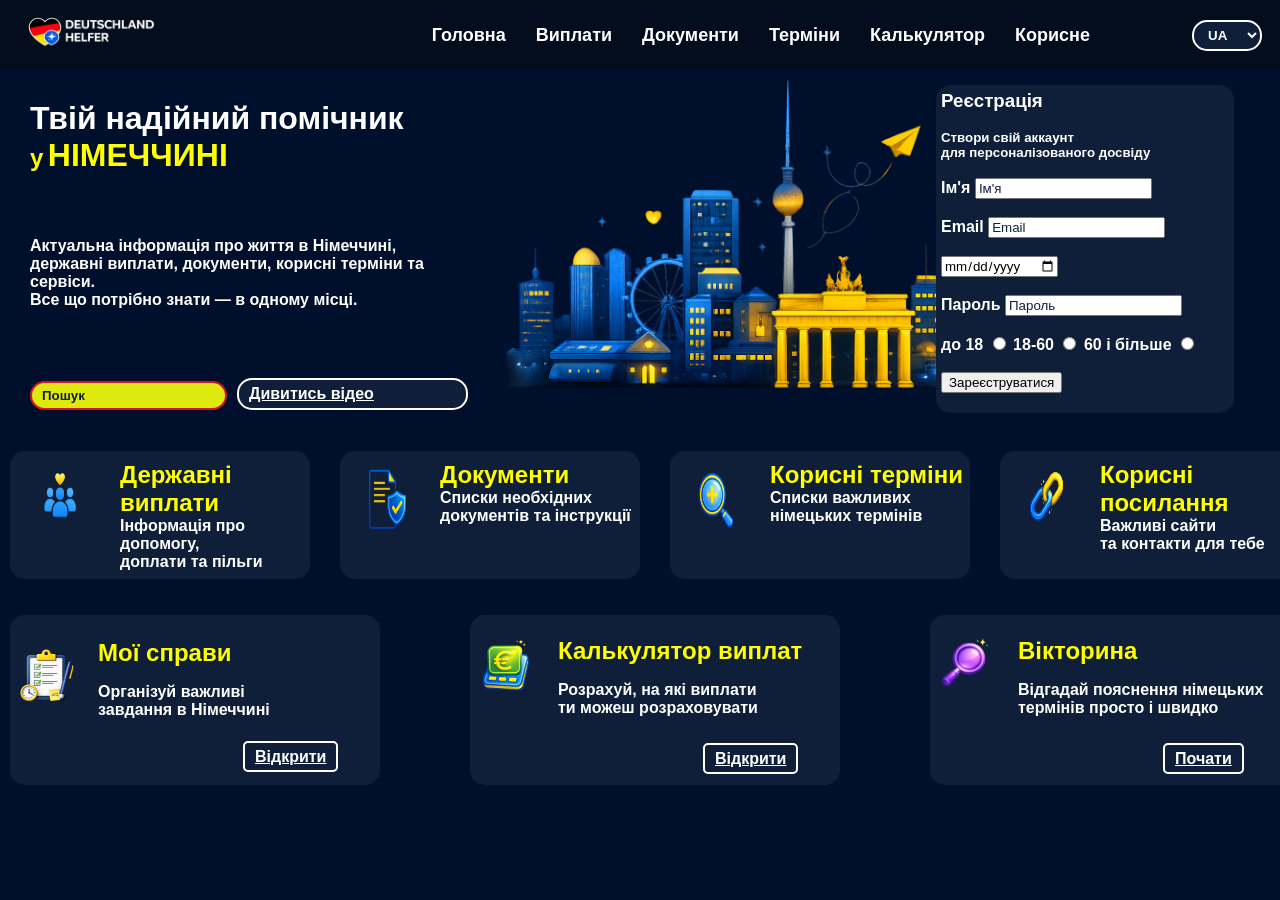
==== index.html @ ec82efcf "Initial commit" ====
<!DOCTYPE html>
<html>
    <head>
        <meta name="viewport" content="width=device-width, initial-scale=1" />
<title>Твій надійний помічник у НІМЕЧЧИНІ</title>
<link rel="stylesheet" href="./style.css">
    </head>
    <body>
        <meta name="viewport" content="width=device-width, initial-scale=1" />
        <div class="div-header">
             <img src="./images/b8f2d5ec-3994-4751-89c9-10679e03d29a.png" width="250" alt="Серце">
            <ul class="menu">
 <li>
<a id="menu-home" class="menu-link" href="index.html">Головна</a>
</li>        
<li>
<a id="menu-payments" class="menu-link" href="payments.html">Виплати</a> 
 </li>                
<li> 
<a id="menu-documents" class="menu-link" href="documents.html"> </a>
</li>                  
<li>
<a id="menu-terms" class="menu-link" href="terms.html">Терміни</a>  
</li>        
<li>
<a id="menu-calculator" class="menu-link" href="calculator.html"></a>
 </li>
<li>
<a id="menu-useful" class="menu-link" href="links.html">Корисне</a>
</li>
<li>
    <form class="language">
         <select id="мова">
         <option value="UA">UA</option>
         <option value="DE">DE</option>
         <option value="EN">EN</option>
         </select>
    </form>
</li>
</ul>
</div>
    

<div class="parent">
<div class="child-1">
<h1 id="hero-title">Твій надійний помічник </h1>
    <div class="clas-2">
    <h2 id="hero-small"> у </h2>
    <h1 id="hero-country"> НІМЕЧЧИНІ </h1>
    <br><br><br><br>
    </div>
        <h4 id="hero-text1">Актуальна інформація про життя в Німеччині,</h4>
        <h4 id="hero-text2">державні виплати,документи,корисні терміни та сервіси.</h4>
        <h4 id="hero-text3">Все що потрібно знати - в одному місці.</h4>
 <div class="title">
    <form>
        <br><br><br><br>
    <input class="search" id="Пошук" placeholder="Пошук" type="text"> 
    </form>
    <div id="search-results"> </div>
    <a id="videoBtn" class="Deutschland-video" href="videos.html">Дивитись відео</a>
</div>
    </div>

<div class="child-2">
</div>

<div class="child-3">
<form>
    <h3 id="register-title"> Реєстрація</h3>
    <br>
    <h5 id="register-text1">Створи свій аккаунт</h5>
    <h5 id="register-text2"> для персоналізованого досвіду </h5>
    <br>

            <label id="label-name" for="Ім’я">Ім’я</label>
<input id="Ім’я" placeholder="Ім’я" style="color: black; type="text">
<br><br>
<label id="label-email" for="Email">Email</label>
<input id="Email" placeholder="Email"style="color: black; type="text">
<br><br>
<label for="date"></label>
<input id="date" type="date"style="color: black; name="" id="">
<br><br>
<label id="label-password" for="password">Password</label>
<input placeholder="password" id="password" type="password"style="color: black; name="" id="">
       <br><br>
       <label id="age1" for="вік- до 18">до 18</label>
       <input name="вік" id="вік - до 18" type="radio" name="" id=""> 
       <label id="age2" for="вік- 18-60">18-60</label>
       <input name="вік" id="вік - 18-60" type="radio" name="" id=""> 
       <label id="age3" for="вік- 60 і більше">60 і більше</label>
       <input name="вік" id="вік - 60 і більше" type="radio" name="" id=""> 
      <br><br>
   <button id="submit-btn" type="button" style="color:black;">
    Зареєструватися
</button>
<p id="register-message"></p>
</form>
</div>
</div>

<div class="box-container-1">
<div class="child-4" onclick="window.location.href='payments.html'">
<img src="images/державні виплати.png" width="100" alt="державні виплати">
<li>
    <ul>
       <h2 id="card1-title">Державні виплати</h2> 
    </ul>
    <ul>
        <h4 id="card1-text1">Інформація про допомогу,</h4>
        <h4 id="card1-text2">доплати та пільги</h4>
    </ul>
</li>

</div>
 <div class="child-5" onclick="window.location.href='documents.html'">
<img src="images/документи.png" width="100" alt="документи">
<li>
    <ul>
       <h2 id="card2-title">Документи</h2> 
    </ul>
    <ul>
        <h4 id="card2-text1">Списки необхідних</h4>
        <h4 id="card2-text2">документів та інструкції</h4>
    </ul>
</li>

</div>
<div class="child-6" onclick="window.location.href='terms.html'">
<img src="images/корисні терміни.png" width="100" alt="корисні терміни">
<li>
    <ul>
       <h2 id="card3-title">Корисні терміни</h2> 
    </ul>
    <ul>
        <h4 id="card3-text1">Списки важливих</h4>
        <h4 id="card3-text2">німецьких термінів</h4>
    </ul>
</li>

</div>
<div class="child-7" onclick="window.location.href='links.html'">
<img src="images/корисні посилання.png" width="100" alt="корисні терміни">
<li>
    <ul>
       <h2 id="card4-title">Корисні посилання</h2> 
    </ul>
    <ul>
        <h4 id="card4-text1">Важливі сайти</h4>
        <h4 id="card4-text2">та контакти для тебе</h4>
    </ul>
</li>

</div>
</div>
<br><br>
<div class="box-container-2">
<div class="child-8" onclick="window.location.href='todo.html'">
<img src="./images/мої справи.png" width="70" alt="мої справи">
<li>
    <ul>
       <h2 id="card5-title">Мої справи</h2> 
    </ul>
    <ul>
        <h4 id="card5-text1">Організй важливі</h4>
        <h4 id="card5-text2">завдання в Німеччині</h4>
    </ul>
</li>
</form>
<br>
   <a id="card5-button" class="Open" href="todo.html">Відкрити</a>
</div>
<div class="child-9" onclick="window.location.href='calculator.html'">
<img src="images/калькулятор виплат.png" width="100" alt="калькулятор виплат">
<li>
    <ul>
       <h2 id="card6-title">Калькулятор виплат</h2> 
    </ul>
    <ul>
        <h4 id="card6-text1">Розрахуй, на які виплати</h4>
        <h4 id="card6-text2">ти можеш розраховувати</h4>
    </ul>
</li>
</form>
    <a id="card6-button" class="Open" href="calculator.html">Відкрити</a>
</div>
<div class="child-10" onclick="window.location.href='quiz.html'">
<img src="images/вікторина.png" width="100" alt="вікторина">
<li>
    <ul>
       <h2 id="card7-title">Вікторина</h2> 
    </ul>
    <ul>
        <h4 id="card7-text1">Відгадай пояснення німецьких</h4>
        <h4 id="card7-text2">термінів просто і швидко</h4>
    </ul>
</li>
</form>
<a id="quiz-btn" class="Open" href="quiz.html">Почати</a>
</div>
</div>
</div>
<script src="terms.js"></script>
<script src="script.js"></script>
    </body>
</html>
---- style.css ----
*{
        color: white
    }
    *{
    font-family: Arial, Helvetica, sans-serif;
    
    }
    h2 {
        color: yellow;
    }
  .div-header {
    background: #07152d;
  }
  .div-1 {
    background: #052968;
  }
body {
    margin: 0;
    padding: 0;
    overflow-x: hidden;
    background-color: #00102c;
    min-height: 100vh;
}

h1, h2, h3, h4, h5, h6, p {
    margin: 0;
}

img {
    display: block;
}

.div-header {
    background: #030d1d;
    margin: 0;
    padding: 0;
    line-height: 18px;
    width: 100%;
}
.div-header,
.parent{
    max-width: 1380px;
}

.div-1 {
    background: #00102c;
    margin: 0;
    padding: 0;
}
.div-1 button{
    color: black;
    display: flex;
}
.title{
    display: flex;
    align-items:flex-end;
    gap: 10px;
}
.menu{
list-style: none;
display: flex;
gap:30px;
line-height: 10px;
padding-top: 10px;
padding-left: 134px;
position: relative;
z-index: 100;
}
.menu-link{
    text-decoration: none;
    color: white;
    font-weight: bold;
    font-size: 18px;
    border-radius: 3px;
}
.menu-link:hover{
    color: yellow;
    border-bottom: 3px solid yellow;
    transition: all .25s ease;
}
select{
    background-color: #0f1f3a;
    color: white;
    border-radius: 15px;
    padding: 5px 10px;
    border: none;
    font-weight: bold;
    border: 2px solid white;
    width: 70px;
    cursor: pointer;
    position: relative;
    left: 12px;
}
select:hover{
    background-color: #f1ee14;
    transition: all .25s ease;
}

.div-header li:nth-child(7){
    margin-left: 60px;
    margin-right: 30px;
    margin-top: -10px;
}

.div-header{
    margin: 0px;
    height: 70px;
    display: flex;
    align-items: center;
    justify-content: space-between;
}
.div-header img{
    width: 180px;
    height: auto;
}
.clas-2 h2,
.clas-2 h1{
    margin: 0;
    display: inline-flex;
    color: yellow;
}
.clas-2{
    height: 100px;
}
input::placeholder,
textarea::placeholder{
    color: #0f1f3a;
}
.parent{
    margin-top: 0px;
    background-color: #00102c;
    display: flex;
    justify-content: space-between;
    align-items: flex-start;
}
.parent{
    padding-top: 30px;
    padding-left: 30px;
    display: flex;
    justify-content: space-between;
    align-items: flex-start;
}
.child{
    display: flex;
    justify-content: center;
    align-items: center;
    margin-bottom: 10pz;
    height: 100px;
    font-size: 36px;

}
.clas-3 button{
    color: rgb(17, 17, 17);
}
.child-1{
    width: 35%;
}
.child-2{
    width: 374px;
    height: 351px;
    background-image: url(./images/cdb6966a-de0e-4587-8d13-00869f9c84f2.png);
    background-size: cover;
    background-position: center;
    background-repeat: no-repeat;
}
.child-2{
    position: relative;
    top: -29px;
    left: -33px;
    transform: scale(1.4);
}
.city{
    width: 100%;
    height: 100%;
    object-fit: cover;
    transform: scale(1.8);
}
.child-3{
    width: 288px;
    position: relative;
    top: -15px;
    left: -46px;

 #register-message{
    margin-top:15px;
    font-size:18px;
    font-weight:bold;
    text-align:center;
}
}
.search{
    background-color: #0f1f3a;
    color: black;
    border-radius: 15px;
    padding: 5px 10px;
    border: none;
    font-weight: bold;
    border: 2px solid rgb(209, 19, 45);
    cursor: pointer;
}
.search{
    background-color: #dee90d;
}

.title{
    position: relative;
}

#search-results{
    position: absolute;
    top: 45px;
    left: 0;
    width:320px;
    z-index:1000;
}

.result-card{
    background:#6f94e6;
    color:white;
    border-radius:15px;
    padding:15px;
    margin-bottom:10px;
    box-shadow:0 5px 15px rgba(0,0,0,.3);
}

.result-card h3{
    color:#FFD400;
    margin:0 0 10px;
}

.result-card p{
    margin:4px 0;
}



.child-3{
    background-color: #0f1f3a;
    color: white;
    border-radius: 15px;
    padding: 5px 5px;
    border: none;
    font-weight: bold;
    cursor: pointer;
}
.button{
    color: black;
    position: relative;
    z-index: 100;
}
.Deutschland-video{
    background-color: #0f1f3a;
    color:white;
    border-radius: 15px;
    padding: 5px 10px;
    border: none;
    font-weight: bold;
    border: 2px solid white;
    cursor: pointer;
    width: 220px;
}
.Deutschland-video:hover{
    background-color: yellow;
    color: black;
    transition: all .25s ease;
}
.a.Deutschland-video,
.input{
    z-index: 100;
}
.child-4 img,
.child-4 li{
    display: inline;
    width: 200px;
    height: 127px;
}
.child-4 img{
    width: 100px;
    height: 100px;
}
.child-4 li{
    position: relative;
    top: 10px;
    left: 10px;
}
.child-4{
    background-color:#0f1f3a ;
    width: 300px;
    height: 128px;
    border-radius: 15px;
    display: flex;
    padding-left: 0;
}
.child-4:hover{
transform:translateY(20px)
}

.payments-page{

width:1000px;

margin:40px auto;

}

.payments-page h1{

color:white;

margin-bottom:35px;

text-align:center;

}

.payment-card{

display:flex;

align-items:center;

background:#1d3157;

border-radius:18px;

padding:25px;

margin-bottom:25px;

box-shadow:0 10px 25px rgba(0,0,0,.3);

transition:.3s;

}

.payment-card:hover{

transform:translateY(-6px);

}

.payment-icon{

font-size:55px;

margin-right:25px;

}

.payment-info{

flex:1;

}

.payment-info h2{

color:#FFD400;

margin-bottom:10px;

}

.payment-info p{

color:white;

font-size:18px;

line-height:1.6;

}

.payment-info button{

margin-top:20px;

background:#FFD400;

border:none;

padding:12px 30px;

border-radius:12px;

font-weight:bold;

cursor:pointer;

}
.payment-btn{
    display:inline-block;
    margin-top:20px;
    background:#FFD400;
    color:#061531;
    text-decoration:none;
    padding:12px 30px;
    border-radius:12px;
    font-weight:bold;
}

.child-5 img,
.child-5 li{
    display: inline;
    width: 200px;
    height: 127px;
}
.child-5 img{
    width: 90px;
    height: 100px;
}
.child-5 li{
    position: relative;
    top: 10px;
    left: 10px;
}
.child-5{
    background-color:#0f1f3a ;
    width: 300px;
    height: 128px;
    border-radius: 15px;
    display: flex;
}

.child-5:hover{
transform:translateY(20px)
}

.child-6 img,
.child-6 li{
    display: inline;
    width: 200px;
    height: 80px;
}
.child-6 img{
    width: 90px;
    height: 100px;
}
.child-6 li{
    position: relative;
    top: 10px;
    left: 10px;
}
.child-6{
    background-color:#0f1f3a ;
    width: 300px;
    height: 128px;
    border-radius: 15px;
    display: flex;
}

.child-6:hover{
transform:translateY(20px)
}


.page-title{

text-align:center;
color:#FFD400;
margin-top:40px;
font-size:42px;

}

#terms-container{

width:900px;
margin:40px auto;

}

.result-card{

background:#18335f;
padding:25px;

border-radius:20px;

margin-bottom:20px;

color:white;

box-shadow:0 5px 15px rgba(0,0,0,.3);

}

.result-card h2{

color:#FFD400;
margin-bottom:15px;

}

.result-card p{

font-size:20px;

margin:10px 0;

}

.card-link{
    text-decoration: none;
    color: inherit;
}

.child-6{
    cursor: pointer;
}

.child-7 img,
.child-7 li{
    display: inline;
    width: 200px;
    height: 80px;
}
.child-7 img{
    width: 90px;
    height: 100px;
}
.child-7 li{
    position: relative;
    top: 10px;
    left: 10px;
}
.child-7{
    background-color:#0f1f3a ;
    width: 309px;
    height: 128px;
    border-radius: 15px;
    display: flex;
}
.child-7:hover{
transform:translateY(20px)
}

.child-4 ul,
.child-5 ul,
.child-6 ul,
.child-7 ul{
padding: 0;
margin: 0;
}
.child-8 img,
.child-8 li{
    display: inline;
}

.child-8{
    background-color:#0f1f3a ;
    width: 370px;
    height: 170px;
    border-radius: 15px;
}
.child-8 li {
 position: relative;
 top: -60px;
 left: 48px;
 width: 100px;
 height: 100px;
}
.child-8 img{
    position: relative;
    top: 31px;
    left: -11px;
    width: 96px;
}
.Open{
    background-color: #0f1f3a;
    color: white;
    border-radius: 5px;
    padding: 5px 10px;
    border: none;
    font-weight: bold;
    border: 2px solid white;
    cursor: pointer;
    width: 200px;

}

.child-9 img,
.child-9 li{
    display: inline;
}

.child-9{
    background-color:#0f1f3a ;
    width: 370px;
    height: 170px;
    border-radius: 15px;
}
.child-9 img,
.child-9 li {
 display: inline;
}
.child-9 li {
 position: relative;
 top: -82px;
 left: 48px;
}
.child-9 img{
    position: relative;
    top: 10px;
    left: -30px;
    width: 126px;
}

.Open{
    background-color: #0f1f3a;
    color: white;
    border-radius: 5px;
    padding: 5px 10px;
    border: none;
    font-weight: bold;
    border: 2px solid white;
    cursor: pointer;
    width: 200px;
}

.child-10 img,
.child-10 li{
    display: inline;
}

.child-10{
    background-color:#0f1f3a ;
    width: 370px;
    height: 170px;
    border-radius: 15px;
}
.child-10 img,
.child-10 li {
 display: inline;
}
.child-10 li {
 position: relative;
 top: -82px;
 left: 48px;
}
.child-10 img{
    position: relative;
    top: 10px;
    left: -30px;
    width: 126px;
}

.child-10{
    cursor: pointer;
    transition: 0.3s;
}

/* .child-10:hover{
    transform: translateY(-5px);
    box-shadow: 0 10px 25px rgba(0,0,0,.4);
} */
.Open{
    background-color: #0f1f3a;
    color: white;
    border-radius: 5px;
    padding: 5px 10px;
    border: none;
    font-weight: bold;
    border: 2px solid white;
    cursor: pointer;
    width: 200px;
    position: relative;
    top: -65px;
    left: 233px;
}



.todo-box{
    width:700px;
    margin:60px auto;
    background:#10244d;
    padding:40px;
    border-radius:25px;
    color:white;
    box-shadow:0 0 25px rgba(0,0,0,.4);
}

.todo-box h1{
    text-align:center;
    color:#FFD400;
    margin-bottom:30px;
}

.todo-input-box{
    display:flex;
    gap:10px;
}

#todo-input{
    flex:1;
    padding:15px;
    border-radius:12px;
    border:none;
    font-size:18px;
}

#add-task-btn{
    padding:15px 25px;
    border:none;
    border-radius:12px;
    background:#FFD400;
    font-weight:bold;
    cursor:pointer;
}

#todo-list{
    list-style:none;
    padding:0;
    margin-top:30px;
}

#todo-list li{
    background:#1d3c74;
    margin-bottom:15px;
    padding:18px;
    border-radius:15px;
    display:flex;
    justify-content:space-between;
    align-items:center;
    cursor:pointer;
}

#todo-list li.done span{
    text-decoration:line-through;
    opacity:.6;
}

.delete-btn{
    background:#ff3b3b;
    color:white;
    border:none;
    border-radius:10px;
    padding:8px 12px;
    cursor:pointer;
}


.form button{
    color: black !important;
    background-color: white;
}

.box-container-1{
    display: grid;
    grid-template-columns: repeat(4, 330px);
    padding-left: 10px;
    padding-right: 10px;
   
}
.child{
    width: 180px;
    height: 100px;
    margin-bottom: 18px;
}

.box-container-2{
     display: grid;
    grid-template-columns: repeat(3, 460px);
    height: 176px;
    padding-left: 10px;
    padding-right: 10px;
}






.calculator{

width:500px;

margin:40px auto;

background:#0f274d;

padding:30px;

border-radius:20px;

color:white;

}

.calculator input,
.calculator select{

width:100%;

padding:12px;

border-radius:10px;

border:none;

margin-top:5px;

margin-bottom:15px;
background-color: #6f94e6;

}

#calculate-btn{

width:100%;

padding:15px;

border:none;

background:#FFD400;

font-size:18px;

font-weight:bold;

border-radius:15px;

cursor:pointer;

}

#result{

margin-top:30px;

font-size:20px;

line-height:2;

}

.calculator{

    width:600px;
    margin:40px auto;
    padding:30px;

    background:#0f274d;

    color:white;

    border-radius:20px;

}

.progress-box{
    margin-bottom:30px;
}

.progress-text{
    color:white;
    font-size:18px;
    margin-bottom:10px;
}

.progress{
    width:100%;
    height:12px;
    background:#29456d;
    border-radius:20px;
    overflow:hidden;
}

.progress-bar{
    width:25%;
    height:100%;
    background:#FFD400;
    transition:0.5s;
}
.benefit{

background:#29456d;

padding:18px;

border-radius:15px;

margin-top:20px;

color:white;

border-left:6px solid #FFD400;

}

.benefit h3{

margin-bottom:8px;

color:#FFD400;

}

.benefit p{

font-size:16px;

line-height:1.5;

}





.documents{

width:900px;

margin:40px auto;

}

.documents h1{

text-align:center;

margin-bottom:40px;

color:white;

}

.document-card{

background:#29456d;

padding:25px;

border-radius:18px;

margin-bottom:25px;

color:white;

box-shadow:0 10px 25px rgba(0,0,0,.3);

transition:.3s;

}

.document-card:hover{

transform:translateY(-5px);

}

.document-card h2{

color:#FFD400;

margin-bottom:10px;

}

.document-card button{

margin-top:20px;

background:#FFD400;

border:none;

padding:12px 25px;

border-radius:12px;

font-weight:bold;

cursor:pointer;

}
.child-5{

    cursor: pointer;

    transition: 0.3s;

}

/* .child-5:hover{

    transform: translateY(-6px);

    box-shadow: 0 12px 30px rgba(0,0,0,0.3);

} */
 /* #search-results{

margin-top:20px;

display:flex;

flex-direction:column;

gap:15px;

}

.result-card{

background:white;

padding:15px;

border-radius:15px;

box-shadow:0 5px 15px rgba(0,0,0,.2);

color:black;

cursor:pointer;

transition:.3s;

}

.result-card:hover{

transform:translateY(-3px);

} */
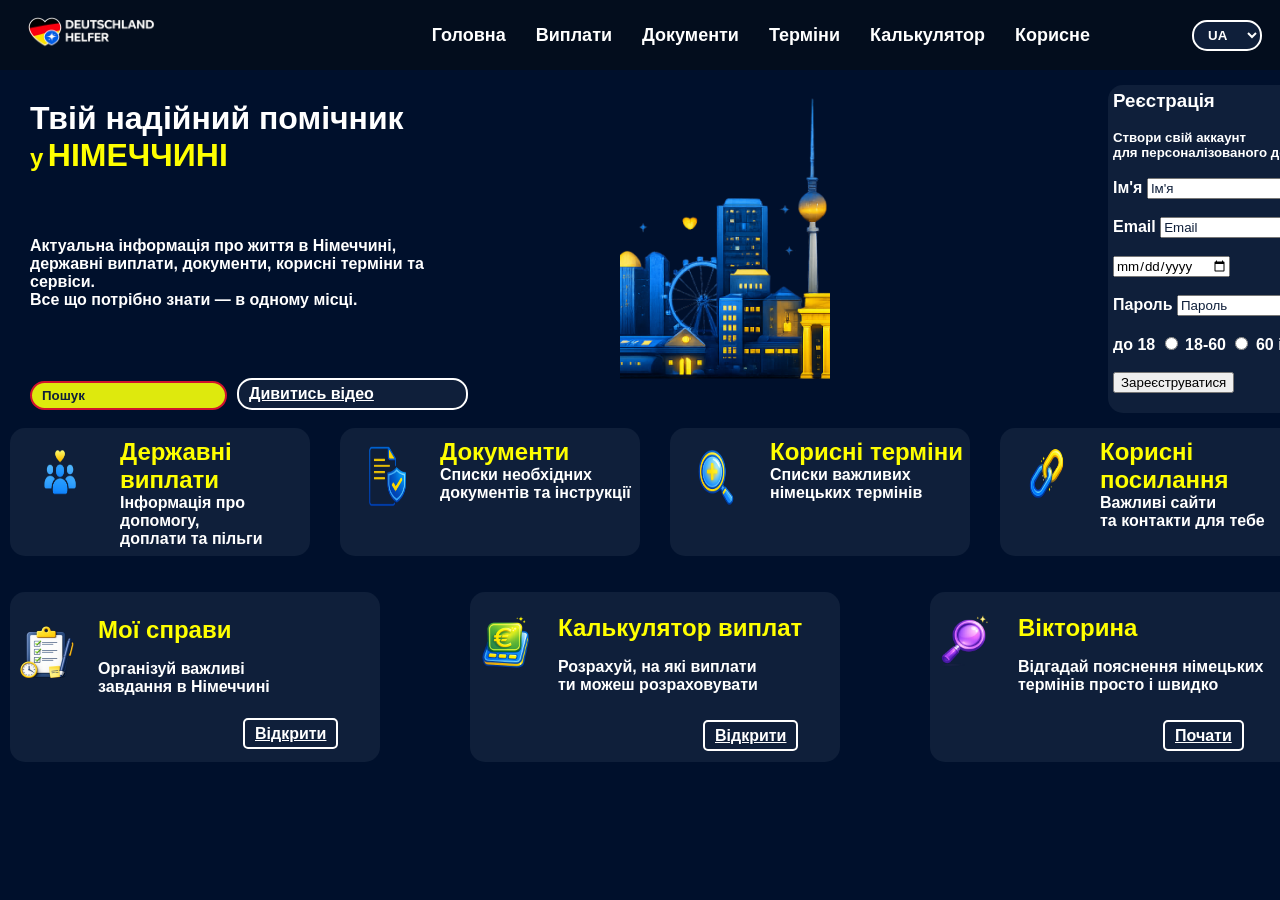
==== commit 4b65c268: "Update HTML" ====
--- a/index.html
+++ b/index.html
@@ -7,7 +7,7 @@
     </head>
     <body>
         <meta name="viewport" content="width=device-width, initial-scale=1" />
-        <div class="div-header">
+        <div class="div-header" widht:1327>
              <img src="./images/b8f2d5ec-3994-4751-89c9-10679e03d29a.png" width="250" alt="Серце">
             <ul class="menu">
  <li>
--- a/style.css
+++ b/style.css
@@ -156,8 +156,8 @@
     width: 35%;
 }
 .child-2{
-    width: 374px;
-    height: 351px;
+    width: 150px;
+    height: 320px;
     background-image: url(./images/cdb6966a-de0e-4587-8d13-00869f9c84f2.png);
     background-size: cover;
     background-position: center;
@@ -165,8 +165,8 @@
 }
 .child-2{
     position: relative;
-    top: -29px;
-    left: -33px;
+    top: -10px;
+    left: 0px;
     transform: scale(1.4);
 }
 .city{
@@ -179,7 +179,7 @@
     width: 288px;
     position: relative;
     top: -15px;
-    left: -46px;
+    left: 126px;
 
  #register-message{
     margin-top:15px;
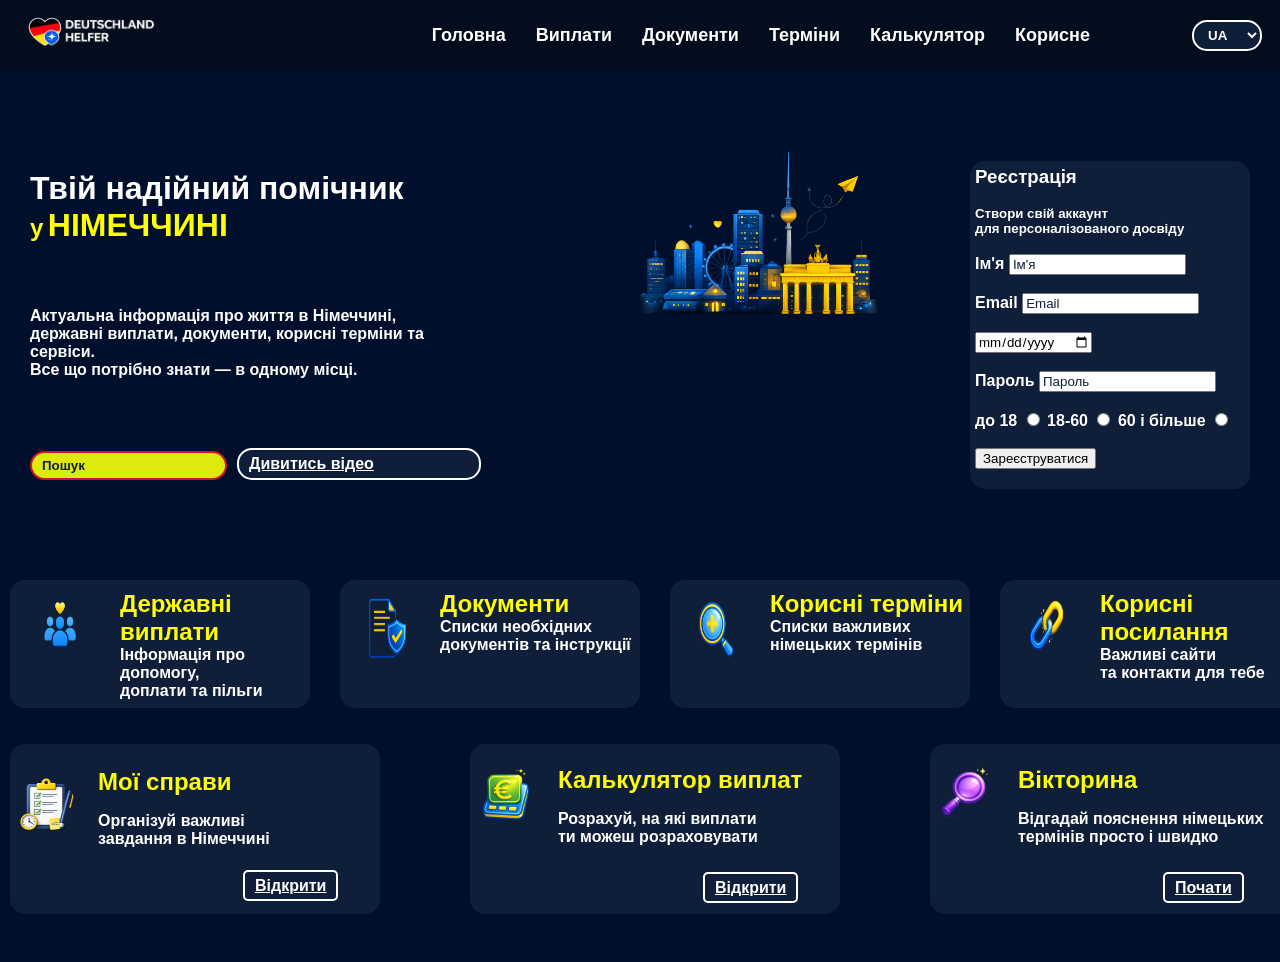
==== commit 66df60ec: "Update CSS" ====
--- a/index.html
+++ b/index.html
@@ -7,7 +7,7 @@
     </head>
     <body>
         <meta name="viewport" content="width=device-width, initial-scale=1" />
-        <div class="div-header" widht:1327>
+        <div class="div-header">
              <img src="./images/b8f2d5ec-3994-4751-89c9-10679e03d29a.png" width="250" alt="Серце">
             <ul class="menu">
  <li>
@@ -92,7 +92,7 @@
        <label id="age3" for="вік- 60 і більше">60 і більше</label>
        <input name="вік" id="вік - 60 і більше" type="radio" name="" id=""> 
       <br><br>
-   <button id="submit-btn" type="button" style="color:black;">
+   <button id="submit-btn" type="button" style="color:black">
     Зареєструватися
 </button>
 <p id="register-message"></p>
--- a/style.css
+++ b/style.css
@@ -39,7 +39,8 @@
 }
 .div-header,
 .parent{
-    max-width: 1380px;
+    margin: 0 auto;
+    max-width: 1327px;
 }
 
 .div-1 {
@@ -103,6 +104,8 @@
 }
 
 .div-header{
+    width: 100%;
+    max-width: 100%;
     margin: 0px;
     height: 70px;
     display: flex;
@@ -131,15 +134,11 @@
     background-color: #00102c;
     display: flex;
     justify-content: space-between;
-    align-items: flex-start;
-}
-.parent{
-    padding-top: 30px;
-    padding-left: 30px;
-    display: flex;
-    justify-content: space-between;
-    align-items: flex-start;
-}
+    align-items: center;
+    padding: 40px 30px;
+    gap: 40px;
+}
+
 .child{
     display: flex;
     justify-content: center;
@@ -153,33 +152,24 @@
     color: rgb(17, 17, 17);
 }
 .child-1{
-    width: 35%;
+    flex: 1;
 }
 .child-2{
-    width: 150px;
-    height: 320px;
+    flex: 2;
+    height: 430px;
+    margin-left: 25px;
     background-image: url(./images/cdb6966a-de0e-4587-8d13-00869f9c84f2.png);
-    background-size: cover;
-    background-position: center;
+    background-size: 101%;
+    background-position: center top;
     background-repeat: no-repeat;
-}
-.child-2{
-    position: relative;
-    top: -10px;
-    left: 0px;
-    transform: scale(1.4);
-}
-.city{
-    width: 100%;
-    height: 100%;
-    object-fit: cover;
-    transform: scale(1.8);
-}
+    display: flex;
+    justify-content: center;
+    align-items: center;
+}
+
 .child-3{
-    width: 288px;
-    position: relative;
-    top: -15px;
-    left: 126px;
+    width: 270px;
+    flex-shrink: 0;
 
  #register-message{
     margin-top:15px;
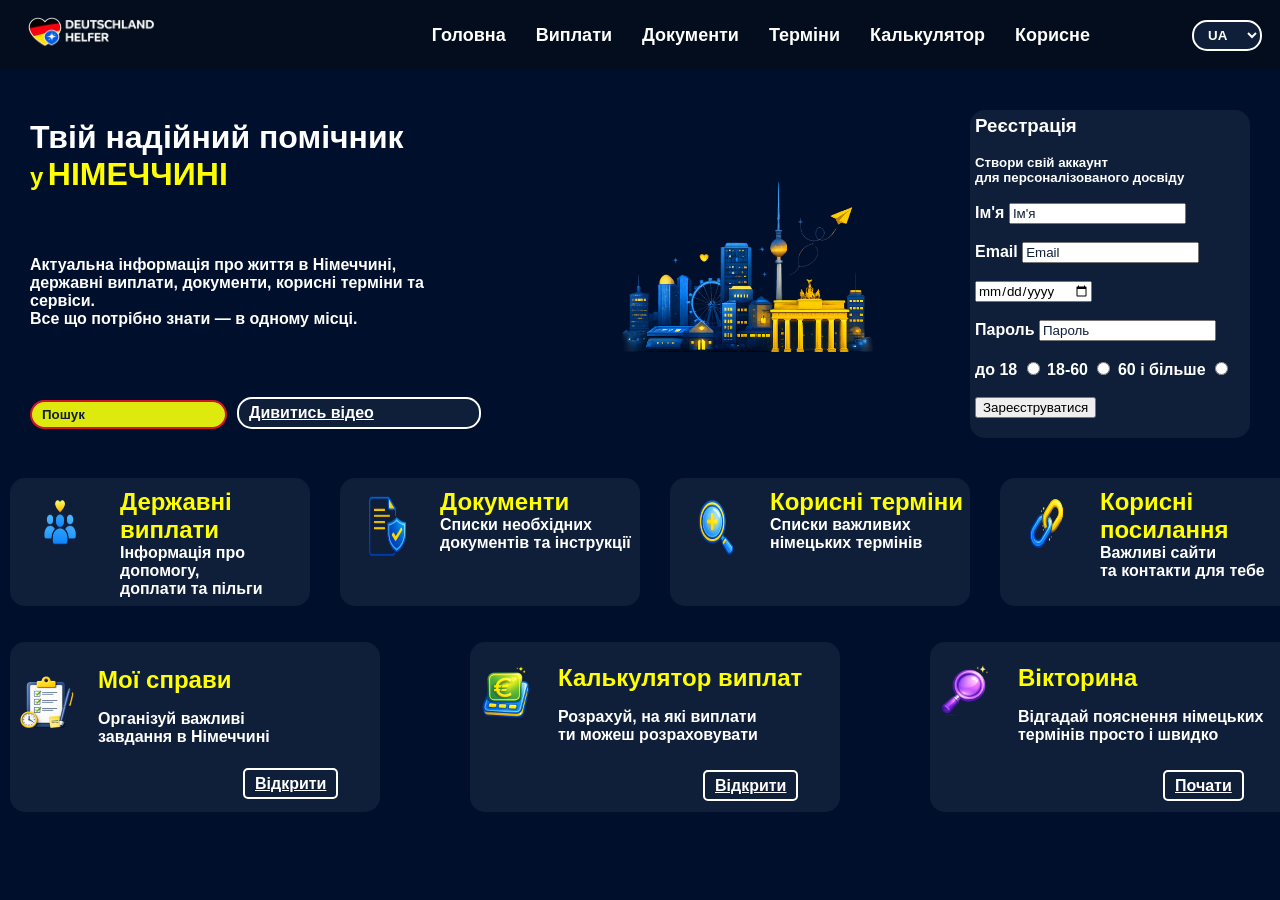
==== commit a070bb20: "Оновлено головний блок" ====
--- a/index.html
+++ b/index.html
@@ -63,6 +63,7 @@
     </div>
 
 <div class="child-2">
+    <img src="./images/cdb6966a-de0e-4587-8d13-00869f9c84f2.png" class="city"" alt="Berlin">
 </div>
 
 <div class="child-3">
--- a/style.css
+++ b/style.css
@@ -154,17 +154,40 @@
 .child-1{
     flex: 1;
 }
+
+.parent{
+    display:flex;
+    justify-content:space-between;
+    align-items:center;
+    gap:40px;
+
+    padding:40px 30px;
+    background:#00102c;
+}
+
+.child-1{
+    flex:1;
+}
+
 .child-2{
-    flex: 2;
-    height: 430px;
-    margin-left: 25px;
-    background-image: url(./images/cdb6966a-de0e-4587-8d13-00869f9c84f2.png);
-    background-size: 101%;
-    background-position: center top;
-    background-repeat: no-repeat;
-    display: flex;
-    justify-content: center;
-    align-items: center;
+    flex:2;
+
+    display:flex;
+    justify-content:center;
+    align-items:center;
+}
+
+.city{
+    width:100%;
+    max-width:520px;
+    height:auto;
+
+    object-fit:contain;
+}
+
+.child-3{
+    width:270px;
+    flex-shrink:0;
 }
 
 .child-3{
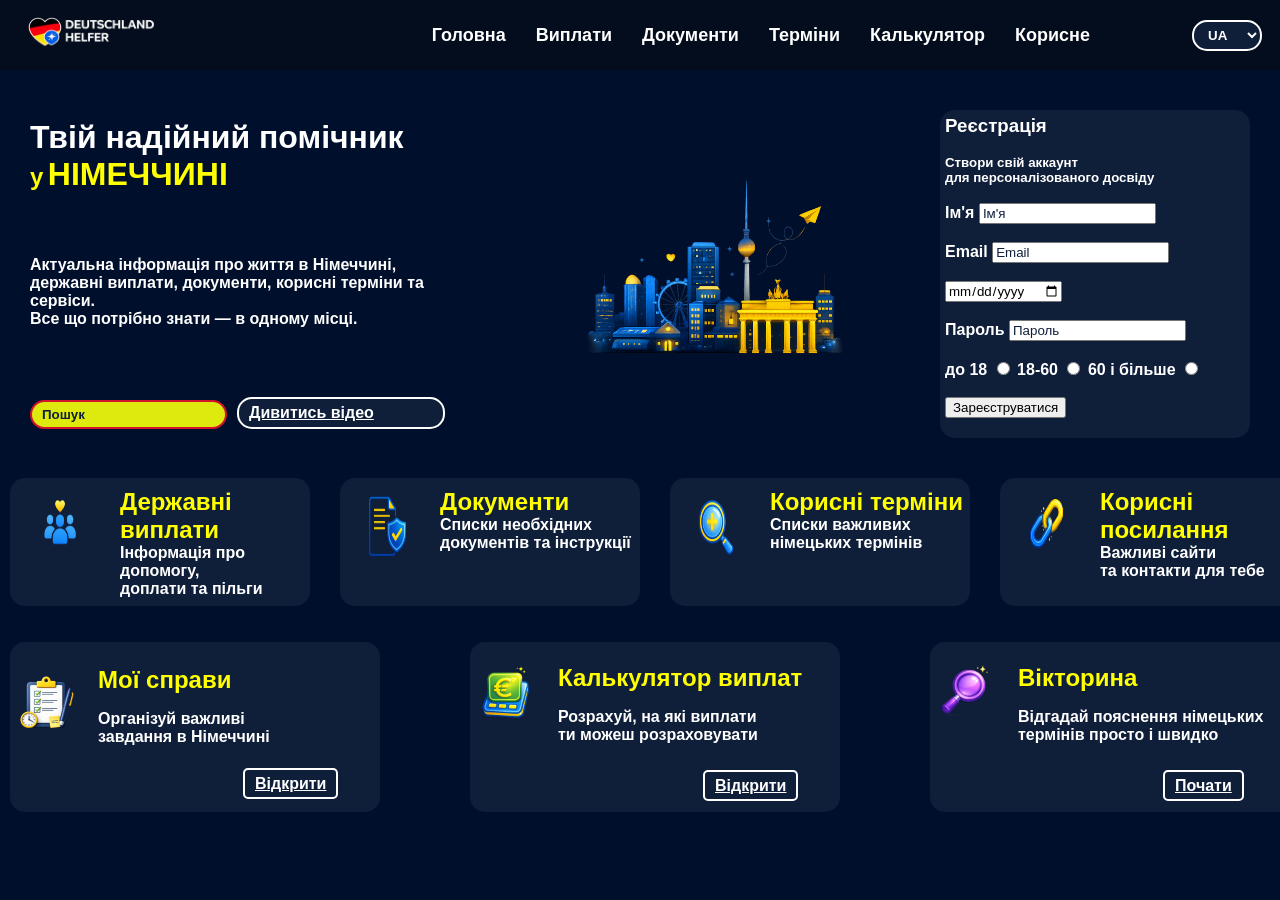
==== commit dd9246a6: "Оновлено головний блок" ====
--- a/index.html
+++ b/index.html
@@ -63,7 +63,7 @@
     </div>
 
 <div class="child-2">
-    <img src="./images/cdb6966a-de0e-4587-8d13-00869f9c84f2.png" class="city"" alt="Berlin">
+    <img src="./images/cdb6966a-de0e-4587-8d13-00869f9c84f2.png" class="city" alt="Berlin">
 </div>
 
 <div class="child-3">
--- a/style.css
+++ b/style.css
@@ -167,11 +167,11 @@
 
 .child-1{
     flex:1;
+    min-width: 300px;
 }
 
 .child-2{
-    flex:2;
-
+    flex:1;
     display:flex;
     justify-content:center;
     align-items:center;
@@ -179,20 +179,15 @@
 
 .city{
     width:100%;
-    max-width:520px;
+    max-width:550px;
     height:auto;
-
-    object-fit:contain;
 }
 
 .child-3{
-    width:270px;
+    width:300px;
     flex-shrink:0;
 }
 
-.child-3{
-    width: 270px;
-    flex-shrink: 0;
 
  #register-message{
     margin-top:15px;
@@ -200,7 +195,7 @@
     font-weight:bold;
     text-align:center;
 }
-}
+
 .search{
     background-color: #0f1f3a;
     color: black;
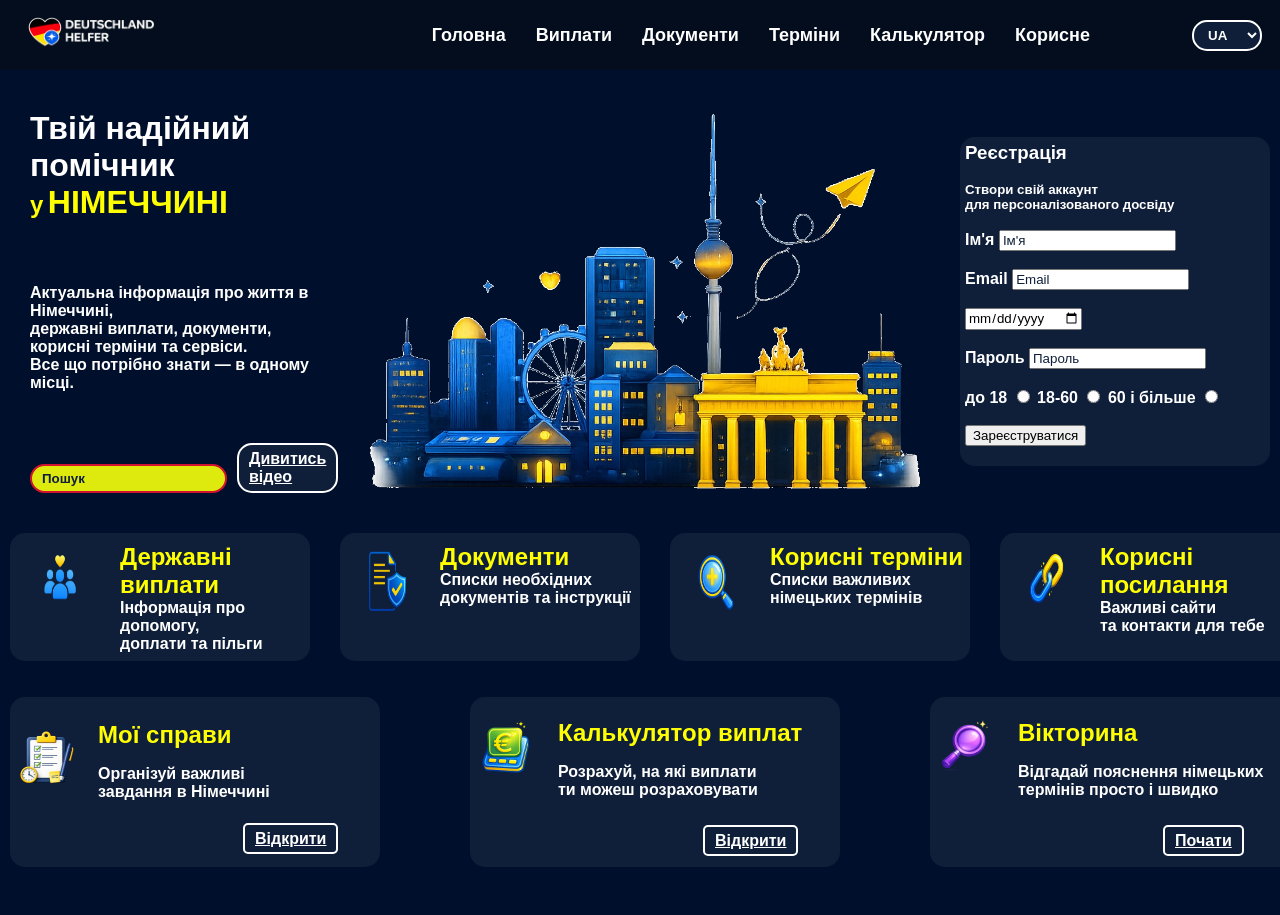
==== commit e64f424a: "Update HTML" ====
--- a/index.html
+++ b/index.html
@@ -63,7 +63,7 @@
     </div>
 
 <div class="child-2">
-    <img src="./images/cdb6966a-de0e-4587-8d13-00869f9c84f2.png" class="city" alt="Berlin">
+    <img src="./images/city_transparent.png" class="city" alt="Berlin">
 </div>
 
 <div class="child-3">
--- a/style.css
+++ b/style.css
@@ -171,15 +171,15 @@
 }
 
 .child-2{
-    flex:1;
+    flex:2;
     display:flex;
     justify-content:center;
     align-items:center;
 }
 
 .city{
-    width:100%;
-    max-width:550px;
+    width:550px;
+    max-width:none;
     height:auto;
 }
 
